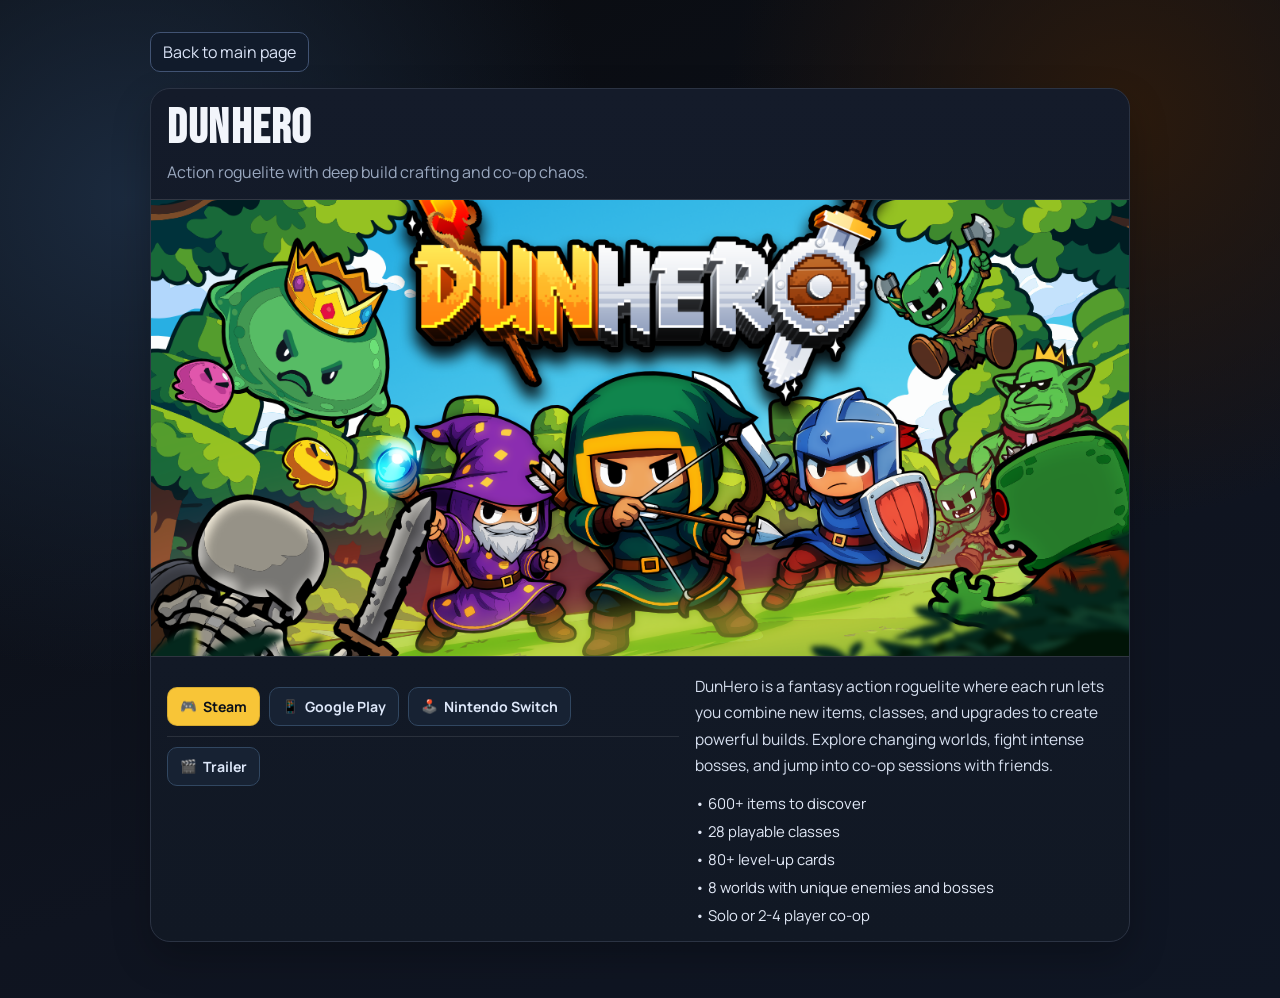
==== games/dunhero.html @ c3afa54c "Updated page" ====
<!DOCTYPE html>
<html lang="en">
<head>
  <meta charset="UTF-8" />
  <meta name="viewport" content="width=device-width, initial-scale=1.0" />
  <title>DunHero | Dev Kacper</title>
  <link rel="preconnect" href="https://fonts.googleapis.com" />
  <link rel="preconnect" href="https://fonts.gstatic.com" crossorigin />
  <link
    href="https://fonts.googleapis.com/css2?family=Bebas+Neue&family=Manrope:wght@400;500;700;800&display=swap"
    rel="stylesheet"
  />
  <style>
    :root {
      --bg-color: #090b0f;
      --panel-color: #141923;
      --panel-border: #2b3343;
      --accent-color: #f8c537;
      --text-color: #f2f5fb;
      --muted-color: #9aa8bf;
      --max-width: 980px;
    }

    * { margin: 0; padding: 0; box-sizing: border-box; }

    body {
      min-height: 100vh;
      background:
        radial-gradient(circle at 10% 20%, #1b2a3e 0, transparent 34%),
        radial-gradient(circle at 88% 12%, #2b1a0d 0, transparent 28%),
        linear-gradient(160deg, #090b0f 0%, #0f1420 65%, #0f1624 100%);
      color: var(--text-color);
      font-family: 'Manrope', sans-serif;
      padding: 32px 16px 56px;
    }

    .page {
      width: 100%;
      max-width: var(--max-width);
      margin: 0 auto;
    }

    .back-link {
      display: inline-block;
      text-decoration: none;
      color: #dbe4f7;
      border: 1px solid #415373;
      background: #111b2b;
      border-radius: 10px;
      padding: 8px 12px;
      margin-bottom: 16px;
    }

    .back-link:hover {
      border-color: var(--accent-color);
    }

    .panel {
      border: 1px solid var(--panel-border);
      border-radius: 20px;
      background: linear-gradient(180deg, #141b2a, #111824);
      overflow: hidden;
      box-shadow: 0 16px 38px #0000003d;
    }

    .header {
      padding: 16px;
      border-bottom: 1px solid #ffffff1f;
    }

    h1 {
      font-family: 'Bebas Neue', sans-serif;
      font-size: 3rem;
      letter-spacing: 1.5px;
      line-height: 1;
    }

    .subtitle {
      margin-top: 8px;
      color: var(--muted-color);
    }

    .capsule {
      width: 100%;
      display: block;
      border-bottom: 1px solid #ffffff1f;
      aspect-ratio: 920 / 430;
      object-fit: cover;
    }

    .content {
      display: grid;
      grid-template-columns: 1.1fr 0.9fr;
      gap: 16px;
      padding: 16px;
    }

    .description {
      color: #d6dfef;
      line-height: 1.7;
      font-size: 0.97rem;
    }

    .list {
      margin-top: 14px;
      display: grid;
      gap: 8px;
      color: #e2e9f7;
      font-size: 0.93rem;
    }

    .actions {
      margin-top: 14px;
      display: grid;
      gap: 10px;
    }

    .action-group {
      display: flex;
      flex-wrap: wrap;
      gap: 9px;
    }

    .action-group.secondary {
      padding-top: 10px;
      border-top: 1px solid #ffffff1a;
    }

    .btn {
      display: inline-flex;
      align-items: center;
      gap: 6px;
      text-decoration: none;
      color: #0a1019;
      background: var(--accent-color);
      border: 1px solid #00000022;
      border-radius: 10px;
      padding: 9px 12px;
      font-size: 0.88rem;
      font-weight: 700;
    }

    .btn-icon {
      font-size: 0.95em;
      line-height: 1;
    }

    .btn.alt {
      background: #172233;
      border-color: #314761;
      color: #dde7f9;
    }

    @media (max-width: 860px) {
      .content {
        grid-template-columns: 1fr;
      }

      h1 {
        font-size: 2.4rem;
      }
    }
  </style>
</head>
<body>
  <main class="page">
    <a class="back-link" href="../index.html">Back to main page</a>

    <article class="panel">
      <header class="header">
        <h1>DunHero</h1>
        <p class="subtitle">Action roguelite with deep build crafting and co-op chaos.</p>
      </header>

      <img
        class="capsule"
        src="../assets/DunHero%20Capsule.png"
        alt="DunHero capsule art"
      />

      <section class="content">
        <div>
          <div class="actions">
            <div class="action-group">
              <a class="btn" href="https://store.steampowered.com/app/2270210/DunHero/" target="_blank" rel="noopener noreferrer"><span class="btn-icon">🎮</span>Steam</a>
              <a class="btn alt" href="https://play.google.com/store/apps/details?id=com.devkacper.dunhero" target="_blank" rel="noopener noreferrer"><span class="btn-icon">📱</span>Google Play</a>
              <a class="btn alt" href="https://www.nintendo.com/us/store/products/dunhero-switch/" target="_blank" rel="noopener noreferrer"><span class="btn-icon">🕹️</span>Nintendo Switch</a>
            </div>
            <div class="action-group secondary">
              <a class="btn alt" href="https://www.youtube.com/watch?v=oqkQOFGefi4" target="_blank" rel="noopener noreferrer"><span class="btn-icon">🎬</span>Trailer</a>
            </div>
          </div>
        </div>

        <div>
          <p class="description">
            DunHero is a fantasy action roguelite where each run lets you combine new items,
            classes, and upgrades to create powerful builds. Explore changing worlds, fight
            intense bosses, and jump into co-op sessions with friends.
          </p>

          <div class="list" aria-label="Game highlights">
            <p>• 600+ items to discover</p>
            <p>• 28 playable classes</p>
            <p>• 80+ level-up cards</p>
            <p>• 8 worlds with unique enemies and bosses</p>
            <p>• Solo or 2-4 player co-op</p>
          </div>
        </div>
      </section>
    </article>
  </main>
</body>
</html>
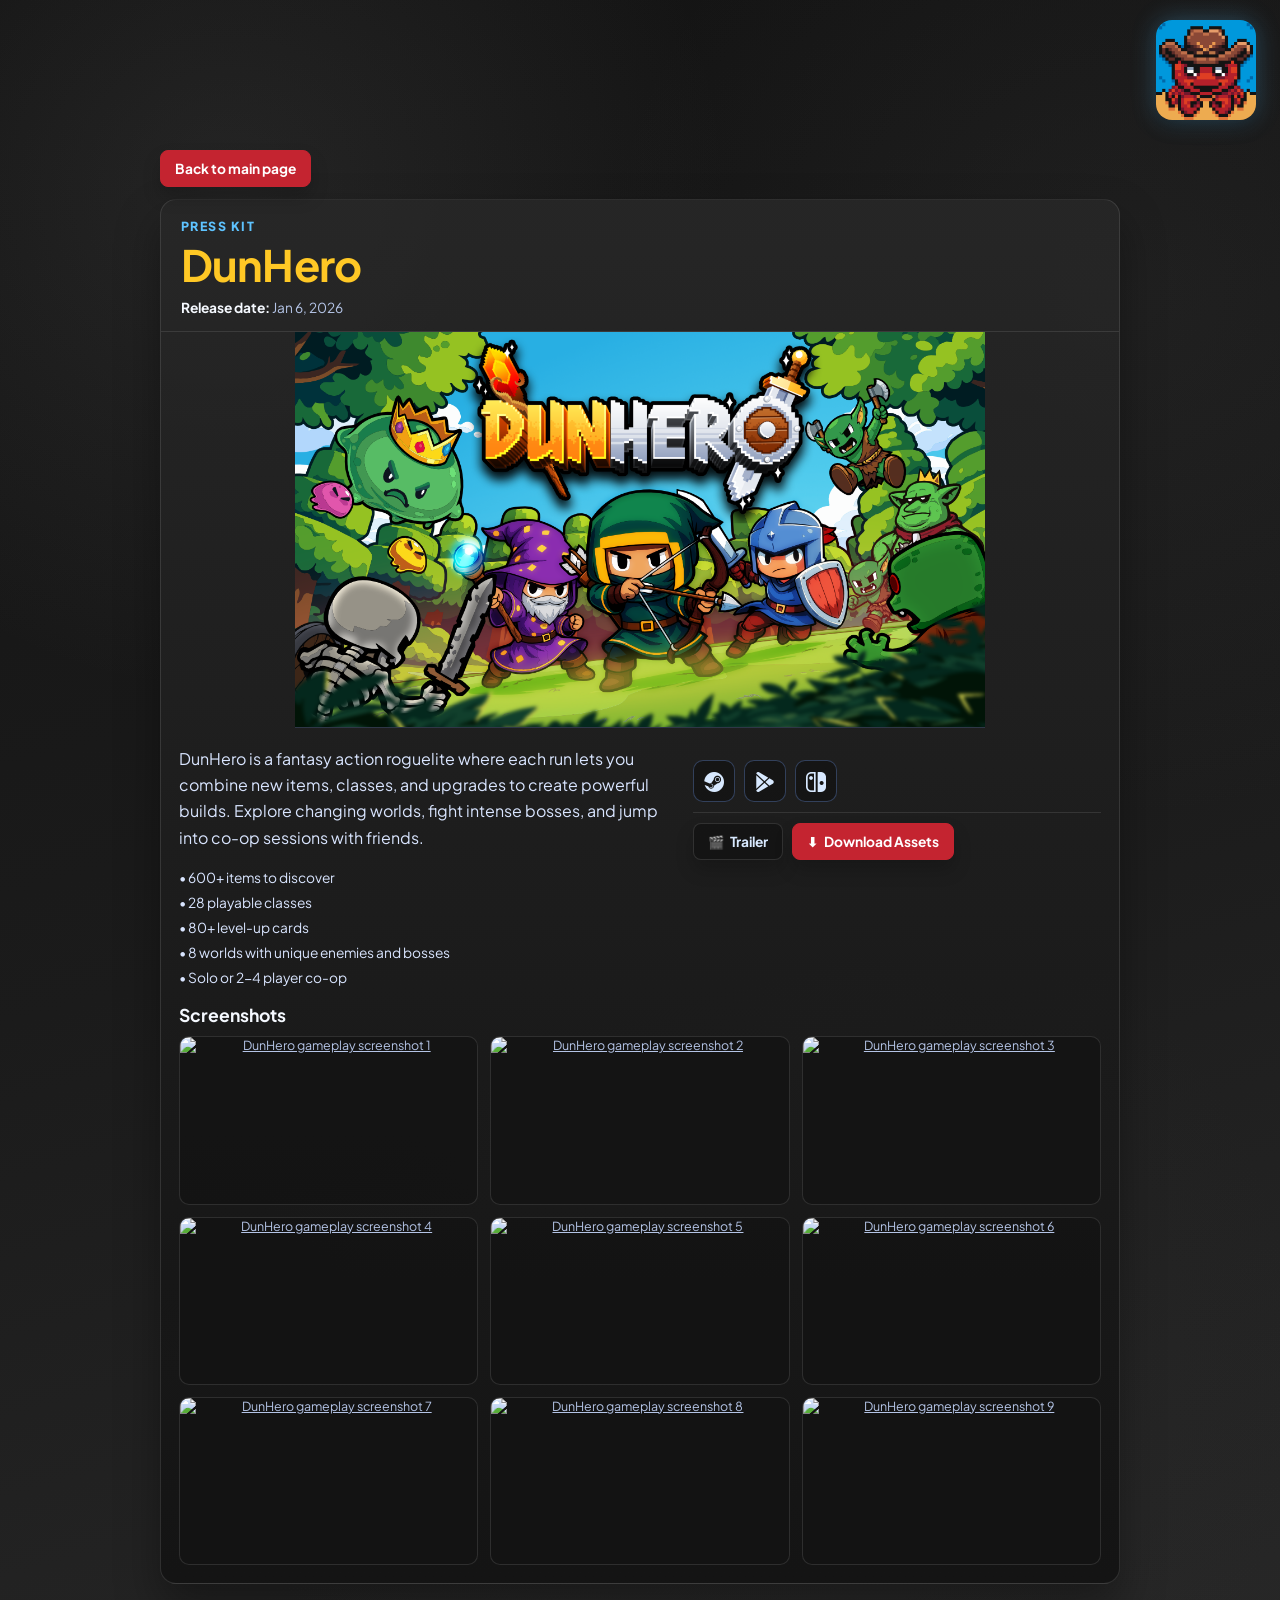
==== commit 7d3dec25: "Updated page" ====
--- a/games/dunhero.html
+++ b/games/dunhero.html
@@ -6,170 +6,20 @@
   <title>DunHero | Dev Kacper</title>
   <link rel="preconnect" href="https://fonts.googleapis.com" />
   <link rel="preconnect" href="https://fonts.gstatic.com" crossorigin />
-  <link
-    href="https://fonts.googleapis.com/css2?family=Bebas+Neue&family=Manrope:wght@400;500;700;800&display=swap"
-    rel="stylesheet"
-  />
-  <style>
-    :root {
-      --bg-color: #090b0f;
-      --panel-color: #141923;
-      --panel-border: #2b3343;
-      --accent-color: #f8c537;
-      --text-color: #f2f5fb;
-      --muted-color: #9aa8bf;
-      --max-width: 980px;
-    }
-
-    * { margin: 0; padding: 0; box-sizing: border-box; }
-
-    body {
-      min-height: 100vh;
-      background:
-        radial-gradient(circle at 10% 20%, #1b2a3e 0, transparent 34%),
-        radial-gradient(circle at 88% 12%, #2b1a0d 0, transparent 28%),
-        linear-gradient(160deg, #090b0f 0%, #0f1420 65%, #0f1624 100%);
-      color: var(--text-color);
-      font-family: 'Manrope', sans-serif;
-      padding: 32px 16px 56px;
-    }
-
-    .page {
-      width: 100%;
-      max-width: var(--max-width);
-      margin: 0 auto;
-    }
-
-    .back-link {
-      display: inline-block;
-      text-decoration: none;
-      color: #dbe4f7;
-      border: 1px solid #415373;
-      background: #111b2b;
-      border-radius: 10px;
-      padding: 8px 12px;
-      margin-bottom: 16px;
-    }
-
-    .back-link:hover {
-      border-color: var(--accent-color);
-    }
-
-    .panel {
-      border: 1px solid var(--panel-border);
-      border-radius: 20px;
-      background: linear-gradient(180deg, #141b2a, #111824);
-      overflow: hidden;
-      box-shadow: 0 16px 38px #0000003d;
-    }
-
-    .header {
-      padding: 16px;
-      border-bottom: 1px solid #ffffff1f;
-    }
-
-    h1 {
-      font-family: 'Bebas Neue', sans-serif;
-      font-size: 3rem;
-      letter-spacing: 1.5px;
-      line-height: 1;
-    }
-
-    .subtitle {
-      margin-top: 8px;
-      color: var(--muted-color);
-    }
-
-    .capsule {
-      width: 100%;
-      display: block;
-      border-bottom: 1px solid #ffffff1f;
-      aspect-ratio: 920 / 430;
-      object-fit: cover;
-    }
-
-    .content {
-      display: grid;
-      grid-template-columns: 1.1fr 0.9fr;
-      gap: 16px;
-      padding: 16px;
-    }
-
-    .description {
-      color: #d6dfef;
-      line-height: 1.7;
-      font-size: 0.97rem;
-    }
-
-    .list {
-      margin-top: 14px;
-      display: grid;
-      gap: 8px;
-      color: #e2e9f7;
-      font-size: 0.93rem;
-    }
-
-    .actions {
-      margin-top: 14px;
-      display: grid;
-      gap: 10px;
-    }
-
-    .action-group {
-      display: flex;
-      flex-wrap: wrap;
-      gap: 9px;
-    }
-
-    .action-group.secondary {
-      padding-top: 10px;
-      border-top: 1px solid #ffffff1a;
-    }
-
-    .btn {
-      display: inline-flex;
-      align-items: center;
-      gap: 6px;
-      text-decoration: none;
-      color: #0a1019;
-      background: var(--accent-color);
-      border: 1px solid #00000022;
-      border-radius: 10px;
-      padding: 9px 12px;
-      font-size: 0.88rem;
-      font-weight: 700;
-    }
-
-    .btn-icon {
-      font-size: 0.95em;
-      line-height: 1;
-    }
-
-    .btn.alt {
-      background: #172233;
-      border-color: #314761;
-      color: #dde7f9;
-    }
-
-    @media (max-width: 860px) {
-      .content {
-        grid-template-columns: 1fr;
-      }
-
-      h1 {
-        font-size: 2.4rem;
-      }
-    }
-  </style>
+  <link href="https://fonts.googleapis.com/css2?family=Plus+Jakarta+Sans:wght@400;500;700;800&display=swap" rel="stylesheet" />
+  <link rel="stylesheet" href="https://cdn.jsdelivr.net/npm/bootstrap-icons@1.11.3/font/bootstrap-icons.min.css" />
+  <link rel="stylesheet" href="../styles.css" />
 </head>
-<body>
+<body class="presskit">
   <main class="page">
+    <img class="studio-logo" src="../assets/Cowboy%20Crab%20Games%20Logo.png" alt="Cowboy Crab Games logo" />
     <a class="back-link" href="../index.html">Back to main page</a>
 
     <article class="panel">
       <header class="header">
+        <p class="eyebrow">Press Kit</p>
         <h1>DunHero</h1>
-        <p class="subtitle">Action roguelite with deep build crafting and co-op chaos.</p>
+        <p class="release-date" data-steam-appid="2270210"><strong>Release date:</strong> <span class="release-date-value">Jan 6, 2026</span></p>
       </header>
 
       <img
@@ -179,20 +29,7 @@
       />
 
       <section class="content">
-        <div>
-          <div class="actions">
-            <div class="action-group">
-              <a class="btn" href="https://store.steampowered.com/app/2270210/DunHero/" target="_blank" rel="noopener noreferrer"><span class="btn-icon">🎮</span>Steam</a>
-              <a class="btn alt" href="https://play.google.com/store/apps/details?id=com.devkacper.dunhero" target="_blank" rel="noopener noreferrer"><span class="btn-icon">📱</span>Google Play</a>
-              <a class="btn alt" href="https://www.nintendo.com/us/store/products/dunhero-switch/" target="_blank" rel="noopener noreferrer"><span class="btn-icon">🕹️</span>Nintendo Switch</a>
-            </div>
-            <div class="action-group secondary">
-              <a class="btn alt" href="https://www.youtube.com/watch?v=oqkQOFGefi4" target="_blank" rel="noopener noreferrer"><span class="btn-icon">🎬</span>Trailer</a>
-            </div>
-          </div>
-        </div>
-
-        <div>
+        <div class="presskit-copy">
           <p class="description">
             DunHero is a fantasy action roguelite where each run lets you combine new items,
             classes, and upgrades to create powerful builds. Explore changing worlds, fight
@@ -207,6 +44,35 @@
             <p>• Solo or 2-4 player co-op</p>
           </div>
         </div>
+
+        <div class="presskit-copy">
+          <div class="actions">
+            <div class="action-group">
+              <a class="platform-btn" href="https://store.steampowered.com/app/2270210/DunHero/" target="_blank" rel="noopener noreferrer" aria-label="Steam"><i class="bi bi-steam"></i></a>
+              <a class="platform-btn" href="https://play.google.com/store/apps/details?id=com.devkacper.dunhero" target="_blank" rel="noopener noreferrer" aria-label="Google Play"><i class="bi bi-google-play"></i></a>
+              <a class="platform-btn" href="https://www.nintendo.com/us/store/products/dunhero-switch/" target="_blank" rel="noopener noreferrer" aria-label="Nintendo Switch"><i class="bi bi-nintendo-switch"></i></a>
+            </div>
+            <div class="action-group secondary">
+              <a class="btn alt" href="https://www.youtube.com/watch?v=oqkQOFGefi4" target="_blank" rel="noopener noreferrer"><span class="btn-icon">🎬</span>Trailer</a>
+              <a class="btn download" href="https://drive.google.com/drive/folders/1LofkQmjfQC4oQ4WqP8uHBI_6aQpKj_1Z?usp=sharing" target="_blank" rel="noopener noreferrer"><span class="btn-icon">⬇</span>Download Assets</a>
+            </div>
+          </div>
+        </div>
+      </section>
+
+      <section class="screenshot-section" aria-labelledby="screenshots-title">
+        <h2 class="screenshot-title" id="screenshots-title">Screenshots</h2>
+        <div class="screenshot-grid">
+          <a class="screenshot-slot" href="https://shared.fastly.steamstatic.com/store_item_assets/steam/apps/2270210/f67ca791354494dca708b6810a9cb0a7a8ff0aaf/ss_f67ca791354494dca708b6810a9cb0a7a8ff0aaf.1920x1080.jpg" target="_blank" rel="noopener noreferrer"><img src="https://shared.fastly.steamstatic.com/store_item_assets/steam/apps/2270210/f67ca791354494dca708b6810a9cb0a7a8ff0aaf/ss_f67ca791354494dca708b6810a9cb0a7a8ff0aaf.1920x1080.jpg" alt="DunHero gameplay screenshot 1" loading="lazy" /></a>
+          <a class="screenshot-slot" href="https://shared.fastly.steamstatic.com/store_item_assets/steam/apps/2270210/d3c417a9fcae7d2b5b66dee3837c0972b896e871/ss_d3c417a9fcae7d2b5b66dee3837c0972b896e871.1920x1080.jpg" target="_blank" rel="noopener noreferrer"><img src="https://shared.fastly.steamstatic.com/store_item_assets/steam/apps/2270210/d3c417a9fcae7d2b5b66dee3837c0972b896e871/ss_d3c417a9fcae7d2b5b66dee3837c0972b896e871.1920x1080.jpg" alt="DunHero gameplay screenshot 2" loading="lazy" /></a>
+          <a class="screenshot-slot" href="https://shared.fastly.steamstatic.com/store_item_assets/steam/apps/2270210/b531c8a7361e32ed7c83c41e6957fff3b93a6152/ss_b531c8a7361e32ed7c83c41e6957fff3b93a6152.1920x1080.jpg" target="_blank" rel="noopener noreferrer"><img src="https://shared.fastly.steamstatic.com/store_item_assets/steam/apps/2270210/b531c8a7361e32ed7c83c41e6957fff3b93a6152/ss_b531c8a7361e32ed7c83c41e6957fff3b93a6152.1920x1080.jpg" alt="DunHero gameplay screenshot 3" loading="lazy" /></a>
+          <a class="screenshot-slot" href="https://shared.fastly.steamstatic.com/store_item_assets/steam/apps/2270210/9e5c0fd2d8376e51f035ce23077a4f293c56e2e3/ss_9e5c0fd2d8376e51f035ce23077a4f293c56e2e3.1920x1080.jpg" target="_blank" rel="noopener noreferrer"><img src="https://shared.fastly.steamstatic.com/store_item_assets/steam/apps/2270210/9e5c0fd2d8376e51f035ce23077a4f293c56e2e3/ss_9e5c0fd2d8376e51f035ce23077a4f293c56e2e3.1920x1080.jpg" alt="DunHero gameplay screenshot 4" loading="lazy" /></a>
+          <a class="screenshot-slot" href="https://shared.fastly.steamstatic.com/store_item_assets/steam/apps/2270210/10dbdcdad7d0b538ab5a54c550d2165b5cb421f6/ss_10dbdcdad7d0b538ab5a54c550d2165b5cb421f6.1920x1080.jpg" target="_blank" rel="noopener noreferrer"><img src="https://shared.fastly.steamstatic.com/store_item_assets/steam/apps/2270210/10dbdcdad7d0b538ab5a54c550d2165b5cb421f6/ss_10dbdcdad7d0b538ab5a54c550d2165b5cb421f6.1920x1080.jpg" alt="DunHero gameplay screenshot 5" loading="lazy" /></a>
+          <a class="screenshot-slot" href="https://shared.fastly.steamstatic.com/store_item_assets/steam/apps/2270210/bf77bbafd3cd2a2201582e5aecfffd76f5970603/ss_bf77bbafd3cd2a2201582e5aecfffd76f5970603.1920x1080.jpg" target="_blank" rel="noopener noreferrer"><img src="https://shared.fastly.steamstatic.com/store_item_assets/steam/apps/2270210/bf77bbafd3cd2a2201582e5aecfffd76f5970603/ss_bf77bbafd3cd2a2201582e5aecfffd76f5970603.1920x1080.jpg" alt="DunHero gameplay screenshot 6" loading="lazy" /></a>
+          <a class="screenshot-slot" href="https://shared.fastly.steamstatic.com/store_item_assets/steam/apps/2270210/9be8f8214df9406c10bd298006fb80304bc0ad27/ss_9be8f8214df9406c10bd298006fb80304bc0ad27.1920x1080.jpg" target="_blank" rel="noopener noreferrer"><img src="https://shared.fastly.steamstatic.com/store_item_assets/steam/apps/2270210/9be8f8214df9406c10bd298006fb80304bc0ad27/ss_9be8f8214df9406c10bd298006fb80304bc0ad27.1920x1080.jpg" alt="DunHero gameplay screenshot 7" loading="lazy" /></a>
+          <a class="screenshot-slot" href="https://shared.fastly.steamstatic.com/store_item_assets/steam/apps/2270210/1a391dd88baaa5e7ea3c75385402634455ad0427/ss_1a391dd88baaa5e7ea3c75385402634455ad0427.1920x1080.jpg" target="_blank" rel="noopener noreferrer"><img src="https://shared.fastly.steamstatic.com/store_item_assets/steam/apps/2270210/1a391dd88baaa5e7ea3c75385402634455ad0427/ss_1a391dd88baaa5e7ea3c75385402634455ad0427.1920x1080.jpg" alt="DunHero gameplay screenshot 8" loading="lazy" /></a>
+          <a class="screenshot-slot" href="https://shared.fastly.steamstatic.com/store_item_assets/steam/apps/2270210/f4e04755bb03c26a97b646e03b9865ee5cea788e/ss_f4e04755bb03c26a97b646e03b9865ee5cea788e.1920x1080.jpg" target="_blank" rel="noopener noreferrer"><img src="https://shared.fastly.steamstatic.com/store_item_assets/steam/apps/2270210/f4e04755bb03c26a97b646e03b9865ee5cea788e/ss_f4e04755bb03c26a97b646e03b9865ee5cea788e.1920x1080.jpg" alt="DunHero gameplay screenshot 9" loading="lazy" /></a>
+        </div>
       </section>
     </article>
   </main>
--- a/styles.css
+++ b/styles.css
@@ -0,0 +1,132 @@
+:root {
+  --bg: #1b1b1b;
+  --card: rgba(39, 39, 39, 0.72);
+  --card-border: rgba(133, 133, 133, 0.24);
+  --text: #f5f9ff;
+  --muted: #b4c4e6;
+  --accent: #5ec3ff;
+  --heading: #ffc825;
+  --btn-solid: #c42430;
+  --btn-solid-hover: #ea323c;
+  --max-width: 1240px;
+}
+
+* { box-sizing: border-box; margin: 0; padding: 0; }
+
+body {
+  min-height: 100vh;
+  color: var(--text);
+  font-family: "Plus Jakarta Sans", sans-serif;
+  background:
+    radial-gradient(circle at 18% 12%, rgba(133, 133, 133, 0.14), transparent 28%),
+    radial-gradient(circle at 88% 18%, rgba(93, 93, 93, 0.12), transparent 30%),
+    radial-gradient(circle at 60% 84%, rgba(61, 61, 61, 0.16), transparent 34%),
+    linear-gradient(165deg, #131313 0%, #1b1b1b 52%, #272727 100%);
+  padding: 36px 16px 48px;
+  position: relative;
+}
+
+.page { width: 100%; max-width: var(--max-width); margin: 0 auto; }
+
+.studio-logo {
+  object-fit: contain;
+  border-radius: 16px;
+  box-shadow: 0 0 24px rgba(94, 195, 255, 0.3), 0 8px 16px rgba(0, 0, 0, 0.28);
+}
+
+.home .studio-logo {
+  position: absolute;
+  top: 20px;
+  right: 24px;
+  width: 116px;
+  height: 116px;
+}
+
+.home .hero { text-align: center; margin-bottom: 28px; }
+.home h1 {
+  font-size: clamp(1.5rem, 3.4vw, 2.5rem);
+  letter-spacing: -0.03em;
+  margin-bottom: 12px;
+  color: var(--heading);
+  text-shadow: 0 0 12px rgba(255, 200, 37, 0.28);
+}
+
+.subtitle { color: var(--muted); font-size: 0.98rem; line-height: 1.6; max-width: 700px; margin: 0 auto; }
+.section-title { text-align: center; font-size: clamp(1.35rem, 2.4vw, 2rem); margin-bottom: 14px; color: var(--heading); }
+.games-grid { display: grid; grid-template-columns: repeat(3, minmax(0, 330px)); gap: 16px; justify-content: center; }
+.game-card { border: 1px solid var(--card-border); border-radius: 14px; background: var(--card); backdrop-filter: blur(8px); overflow: hidden; box-shadow: 0 14px 28px rgba(0, 0, 0, 0.28); transition: transform 0.16s ease, border-color 0.16s ease; }
+.game-card:hover { transform: translateY(-2px); border-color: rgba(121, 167, 255, 0.42); }
+.capsule { width: 100%; display: block; aspect-ratio: 1232 / 706; object-fit: cover; border-bottom: 1px solid rgba(121, 167, 255, 0.18); }
+.card-content { padding: 14px; }
+.card-top { display: flex; justify-content: space-between; align-items: flex-start; gap: 12px; }
+.game-title { font-size: 1.22rem; line-height: 1.1; letter-spacing: -0.02em; }
+.game-desc { margin-top: 8px; color: #d9e5ff; font-size: 1rem; line-height: 1.45; }
+.platforms { display: flex; gap: 7px; flex-wrap: wrap; margin-top: 12px; }
+
+.platform-btn {
+  width: 42px;
+  height: 42px;
+  border-radius: 10px;
+  border: 1px solid rgba(121, 167, 255, 0.3);
+  display: inline-flex;
+  align-items: center;
+  justify-content: center;
+  color: #d8e9ff;
+  background: rgba(19, 19, 19, 0.8);
+  text-decoration: none;
+  transition: border-color 0.15s ease, transform 0.15s ease, color 0.15s ease;
+  font-size: 1.25rem;
+}
+.platform-btn:hover { border-color: var(--accent); color: #fff; transform: translateY(-1px); }
+.platform-btn.disabled { opacity: 0.42; pointer-events: none; }
+
+a:focus-visible, button:focus-visible { outline: 2px solid var(--accent); outline-offset: 2px; border-radius: 6px; }
+
+.detail-link, .btn { display: inline-flex; align-items: center; justify-content: center; text-decoration: none; border-radius: 8px; padding: 9px 14px; font-size: 0.86rem; font-weight: 700; transition: transform 0.15s ease, background 0.15s ease; }
+.detail-link { margin-top: 10px; border: 1px solid var(--btn-solid); color: #fff; background: var(--btn-solid); }
+.detail-link:hover { color: #fff; background: var(--btn-solid-hover); }
+footer { margin-top: 22px; text-align: center; font-size: 0.8rem; color: var(--muted); }
+
+.presskit { --max-width: 960px; padding-top: 150px; }
+.presskit .studio-logo { position: absolute; top: 20px; right: 24px; width: 100px; height: 100px; }
+.back-link { display: inline-flex; align-items: center; color: #fff; background: var(--btn-solid); border: 1px solid var(--btn-solid); border-radius: 8px; padding: 9px 14px; margin-bottom: 12px; font-size: 0.86rem; font-weight: 700; text-decoration: none; box-shadow: 0 10px 18px rgba(0, 0, 0, 0.18); transition: transform 0.16s ease, background 0.16s ease; }
+.back-link:hover { background: var(--btn-solid-hover); transform: translateY(-1px); }
+.panel { border: 1px solid var(--card-border); border-radius: 16px; background: linear-gradient(180deg, rgba(39, 39, 39, 0.94), rgba(19, 19, 19, 0.94)); overflow: hidden; box-shadow: 0 22px 44px rgba(0, 0, 0, 0.34); }
+.header { padding: 18px 20px 15px; border-bottom: 1px solid rgba(255, 255, 255, 0.1); }
+.presskit h1 { font-size: clamp(1.85rem, 4vw, 2.7rem); letter-spacing: -0.02em; line-height: 1.05; color: var(--heading); }
+.eyebrow { color: var(--accent); font-size: 0.78rem; font-weight: 800; letter-spacing: 0.12em; text-transform: uppercase; margin-bottom: 8px; }
+.release-date { margin-top: 12px; color: var(--muted); font-size: 0.86rem; }
+.release-date strong { color: var(--text); }
+.presskit .capsule { width: 72%; margin: 0 auto; aspect-ratio: 1232 / 706; }
+.content { display: grid; grid-template-columns: 1.1fr 0.9fr; gap: 16px; padding: 18px; }
+.presskit-copy { display: flex; flex-direction: column; gap: 4px; min-width: 0; }
+.description { color: #d9e5ff; line-height: 1.65; font-size: 1rem; text-align: left; }
+.list { margin-top: 14px; display: grid; gap: 8px; color: #d9e5ff; font-size: 0.86rem; }
+.actions, .action-group { display: flex; flex-wrap: wrap; gap: 9px; }
+.actions { margin-top: 14px; flex-direction: column; gap: 10px; }
+.action-group.secondary { padding-top: 10px; border-top: 1px solid rgba(255, 255, 255, 0.1); }
+.btn { gap: 6px; color: #fff; background: var(--btn-solid); border: 1px solid var(--btn-solid); box-shadow: 0 10px 18px rgba(0, 0, 0, 0.18); }
+.btn:hover { transform: translateY(-1px); background: var(--btn-solid-hover); }
+.btn.alt { background: rgba(19, 19, 19, 0.8); border-color: rgba(255, 255, 255, 0.12); color: #d8e9ff; }
+.btn.alt:hover { background: rgba(19, 19, 19, 0.8); }
+.btn.disabled { opacity: 0.55; pointer-events: none; }
+.btn-icon { font-size: 0.95em; line-height: 1; }
+.screenshot-section { padding: 0 18px 18px; }
+.screenshot-title { margin-bottom: 10px; font-size: 1.1rem; }
+.screenshot-grid { display: grid; grid-template-columns: repeat(auto-fit, minmax(260px, 1fr)); gap: 12px; }
+.screenshot-slot { aspect-ratio: 16 / 9; display: grid; place-items: center; overflow: hidden; border: 1px solid var(--card-border); border-radius: 10px; background: rgba(19, 19, 19, 0.8); color: var(--muted); font-size: 0.78rem; text-align: center; transition: border-color 0.15s ease; }
+.screenshot-slot:hover, .screenshot-slot:focus-visible { border-color: var(--accent); }
+.screenshot-slot img { width: 100%; height: 100%; object-fit: cover; display: block; transition: transform 0.2s ease; }
+.screenshot-slot:hover img { transform: scale(1.05); }
+
+@media (max-width: 880px) {
+  .games-grid { grid-template-columns: repeat(2, minmax(0, 330px)); }
+  .home .studio-logo { position: static; display: block; margin: -20px auto 18px; width: 92px; height: 92px; }
+  .presskit .studio-logo { width: 76px; height: 76px; }
+}
+@media (max-width: 680px) {
+  .content { grid-template-columns: 1fr; }
+  .presskit .capsule { width: 100%; }
+  .screenshot-grid { grid-template-columns: 1fr; }
+}
+@media (max-width: 600px) { .games-grid { grid-template-columns: 1fr; } }
